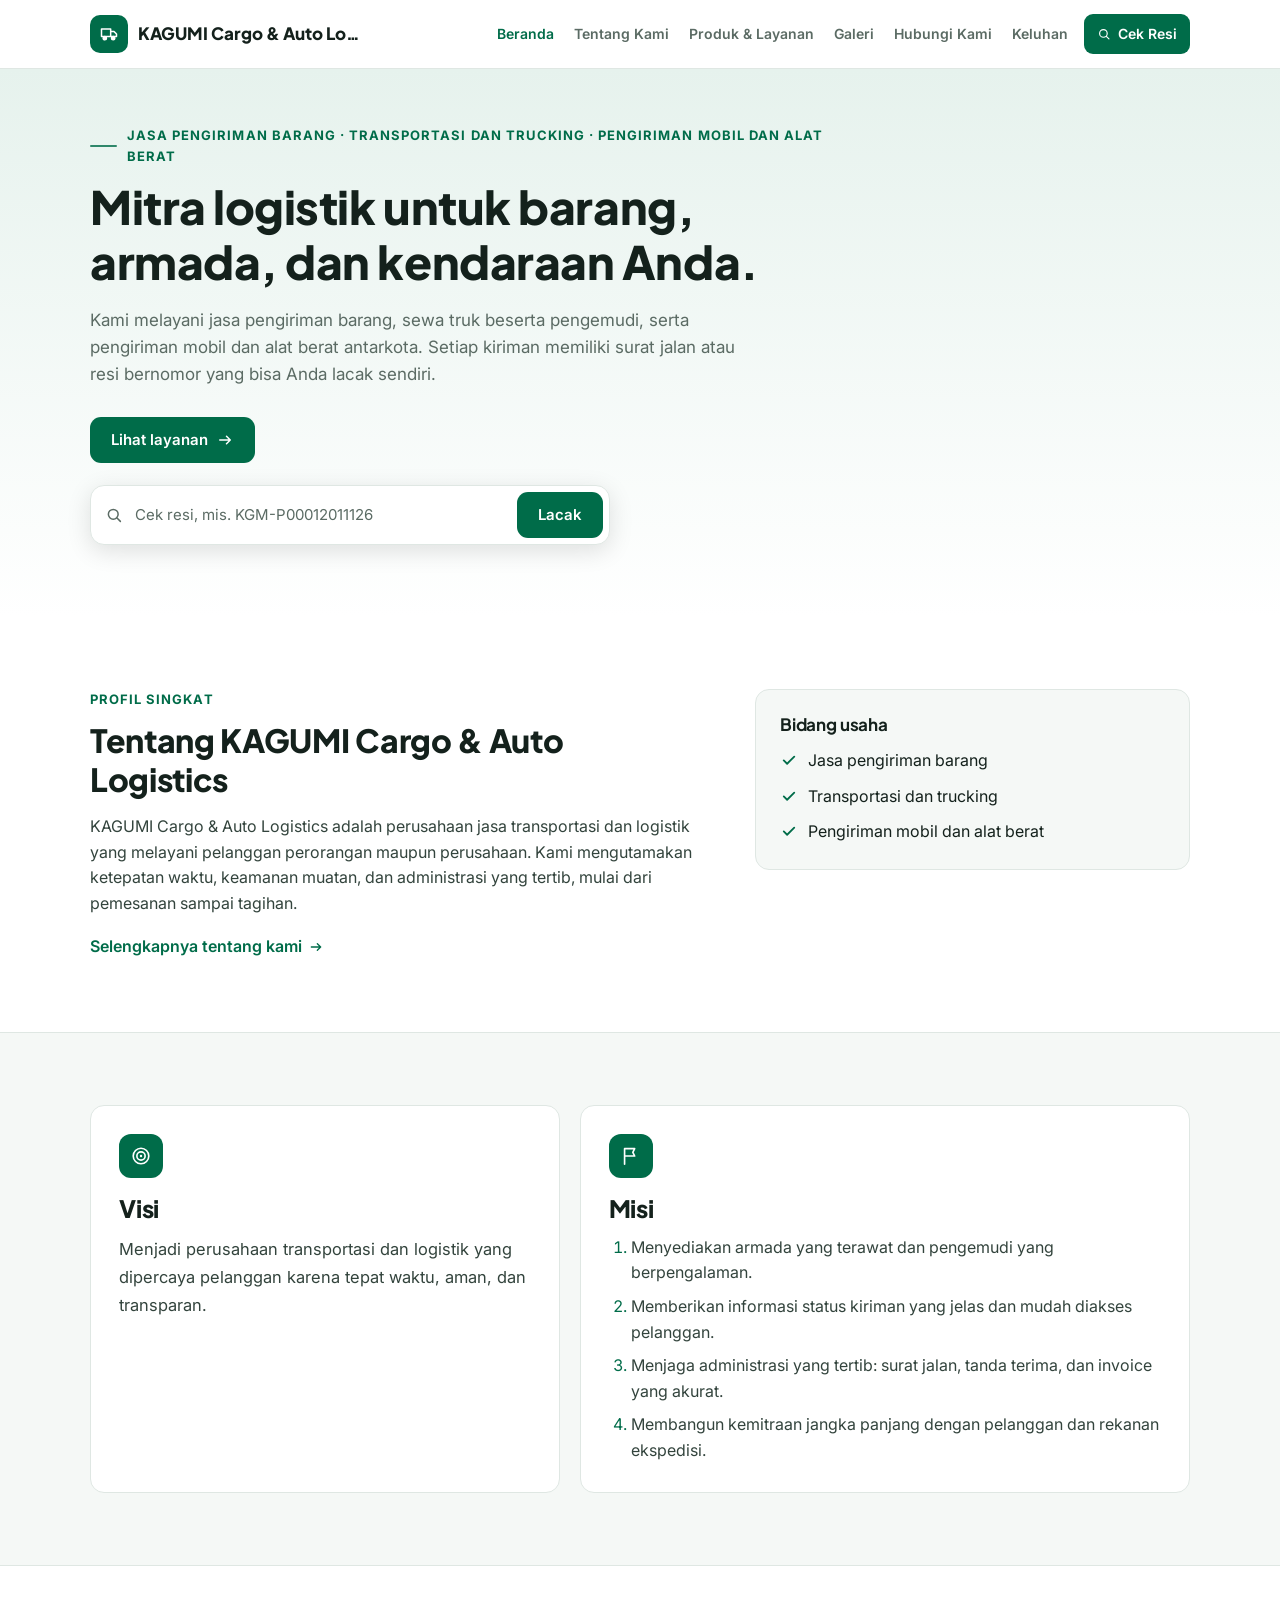
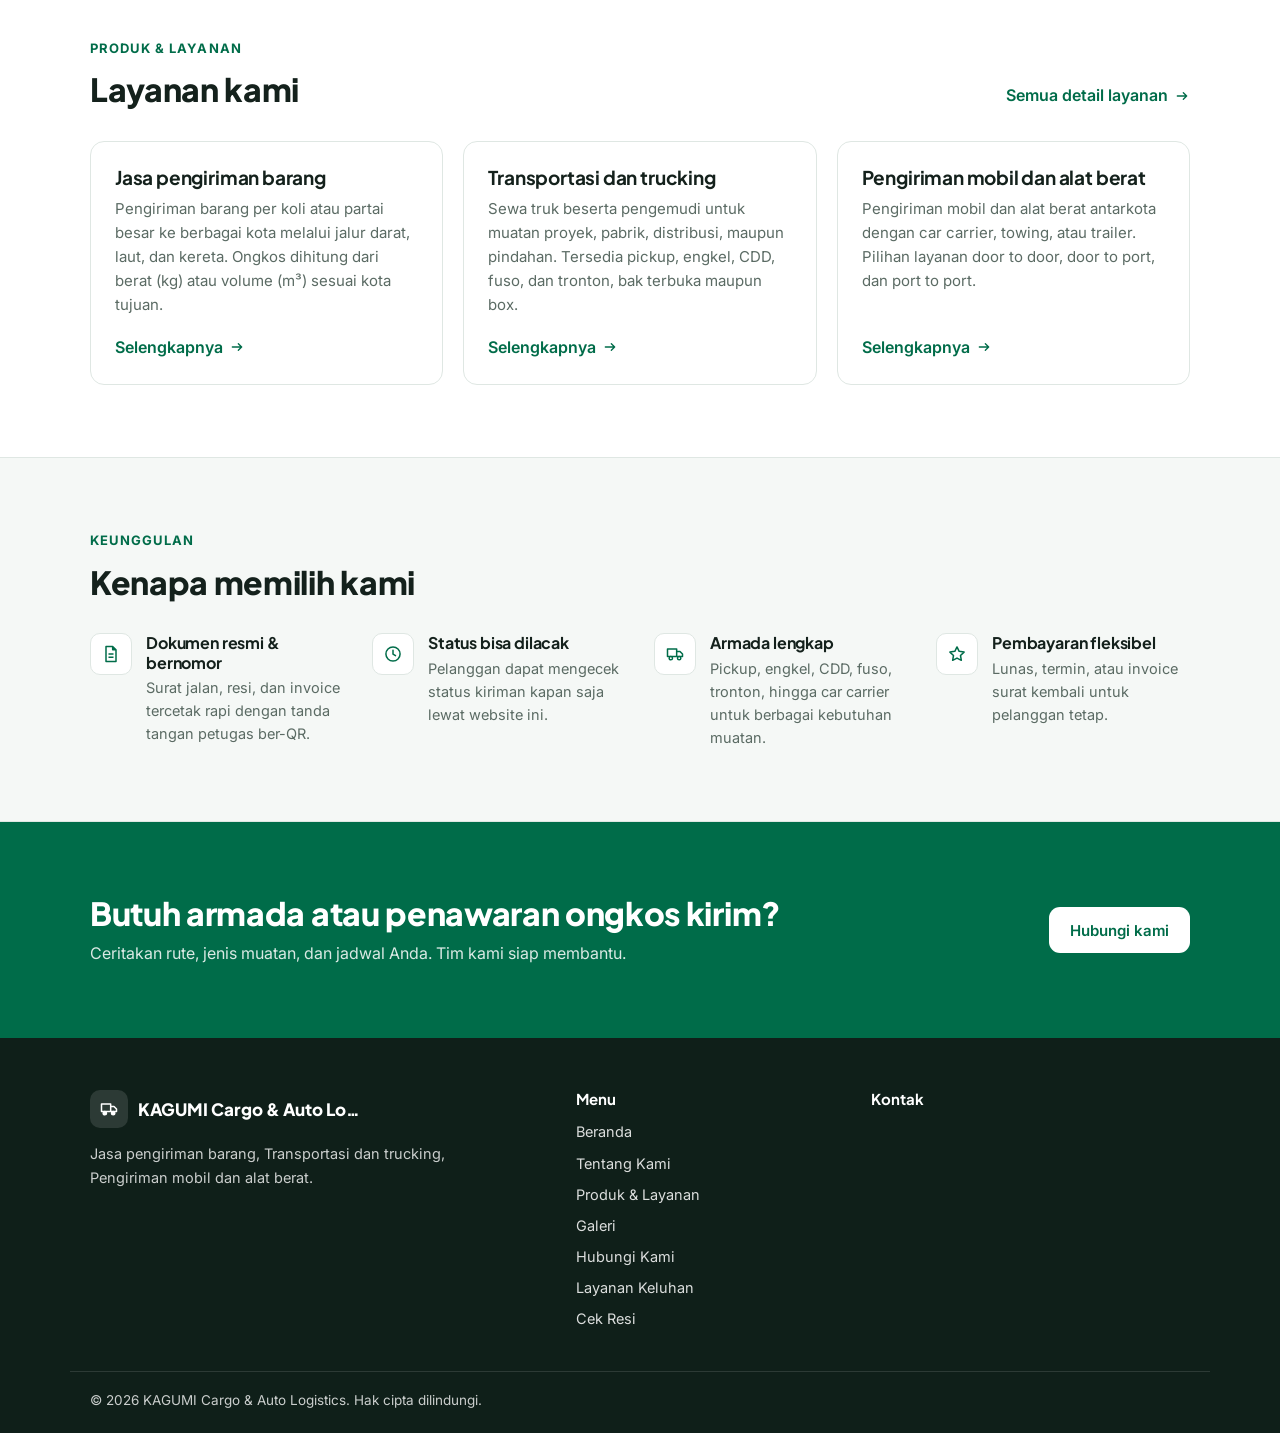
==== index.html @ d0d6847e "Website 4.6.10: kotak operasional Tentang Kami bisa diedit" ====
<!doctype html>
<html lang="id">
<head>
  <meta charset="utf-8">
  <meta name="viewport" content="width=device-width, initial-scale=1">
  <title>KAGUMI Cargo &amp; Auto Logistics — Jasa Pengiriman Barang, Trucking, Mobil &amp; Alat Berat</title>
  <meta name="description" content="Jasa pengiriman barang, transportasi dan trucking, serta pengiriman mobil dan alat berat. Cek resi kiriman Anda secara online.">
  <meta name="theme-color" content="#006C49">
  <link rel="icon" type="image/png" href="favicon.png">
  <link rel="shortcut icon" href="favicon.ico">
  <link rel="apple-touch-icon" href="apple-touch-icon.png">
  <script>try{var i=localStorage.getItem('kgmWebIkon');if(i)document.querySelectorAll('link[rel="icon"],link[rel="shortcut icon"]').forEach(function(l){l.href=i})}catch(e){}</script>
  <link rel="preconnect" href="https://fonts.googleapis.com">
  <link rel="preconnect" href="https://fonts.gstatic.com" crossorigin>
  <link href="https://fonts.googleapis.com/css2?family=Inter:wght@400;500;600;700&family=Plus+Jakarta+Sans:wght@600;700;800&display=swap" rel="stylesheet">
  <link rel="stylesheet" href="css/style.css?v=4.6.10">
  <script>(function(){try{if(matchMedia('(prefers-reduced-motion: reduce)').matches)return;var d=document.documentElement;d.classList.add('anim');setTimeout(function(){if(!window.__kgmAnim)d.classList.add('anim-off')},3000)}catch(e){}})()</script>
</head>
<body data-page="beranda">
<svg width="0" height="0" style="position:absolute" aria-hidden="true">
  <symbol id="i-truck" viewBox="0 0 24 24"><path d="M3 6h11v9H3zM14 9h4l3 3v3h-7z" fill="none" stroke="currentColor" stroke-width="1.8" stroke-linejoin="round"/><circle cx="7" cy="17" r="2" fill="#fff" stroke="currentColor" stroke-width="1.8"/><circle cx="17" cy="17" r="2" fill="#fff" stroke="currentColor" stroke-width="1.8"/></symbol>
  <symbol id="i-car" viewBox="0 0 24 24"><path d="M4 15v-3l2-5h12l2 5v3M3 15h18v3H3z" fill="none" stroke="currentColor" stroke-width="1.8" stroke-linejoin="round"/><path d="M7 12h10" stroke="currentColor" stroke-width="1.8"/><circle cx="7.5" cy="18" r="1.6" fill="currentColor"/><circle cx="16.5" cy="18" r="1.6" fill="currentColor"/></symbol>
  <symbol id="i-building" viewBox="0 0 24 24"><g fill="none" stroke="currentColor" stroke-width="1.8" stroke-linecap="round" stroke-linejoin="round"><path d="M3 21h18"/><path d="M5 21V5.5a1.5 1.5 0 0 1 1.5-1.5h7A1.5 1.5 0 0 1 15 5.5V21"/><path d="M15 10h3.5a1.5 1.5 0 0 1 1.5 1.5V21"/><path d="M8 8h1M11 8h1M8 11.5h1M11 11.5h1M8 15h1M11 15h1"/><path d="M9 21v-2.5h2V21"/></g></symbol>
  <symbol id="i-box" viewBox="0 0 24 24"><path d="M3 7.5 12 3l9 4.5v9L12 21l-9-4.5z M3 7.5 12 12l9-4.5 M12 12v9" fill="none" stroke="currentColor" stroke-width="1.8" stroke-linejoin="round"/></symbol>
  <symbol id="i-search" viewBox="0 0 24 24"><circle cx="11" cy="11" r="6.5" fill="none" stroke="currentColor" stroke-width="2"/><path d="m16 16 4.5 4.5" stroke="currentColor" stroke-width="2" stroke-linecap="round"/></symbol>
  <symbol id="i-wa" viewBox="0 0 24 24"><path fill="currentColor" d="M12 2.2a9.7 9.7 0 0 0-8.3 14.8L2.4 21.6l4.7-1.2A9.7 9.7 0 1 0 12 2.2zm0 17.7c-1.5 0-3-.4-4.2-1.1l-.3-.2-2.8.7.8-2.7-.2-.3A8 8 0 1 1 12 19.9zm4.4-6c-.2-.1-1.4-.7-1.7-.8-.2-.1-.4-.1-.5.1l-.8 1c-.1.2-.3.2-.5.1a6.6 6.6 0 0 1-3.3-2.9c-.2-.4.2-.4.7-1.3.1-.2 0-.3 0-.4l-.8-1.8c-.2-.5-.4-.4-.5-.4h-.5c-.2 0-.4.1-.6.3-.2.2-.8.8-.8 2s.8 2.3 1 2.5c.1.2 1.6 2.5 3.9 3.5 1.5.6 2 .7 2.8.6.4-.1 1.4-.6 1.6-1.1.2-.5.2-1 .1-1.1l-.1-.3z"/></symbol>
  <symbol id="i-pin" viewBox="0 0 24 24"><path d="M12 21s-6.5-6-6.5-11a6.5 6.5 0 0 1 13 0c0 5-6.5 11-6.5 11z" fill="none" stroke="currentColor" stroke-width="1.8"/><circle cx="12" cy="10" r="2.3" fill="none" stroke="currentColor" stroke-width="1.8"/></symbol>
  <symbol id="i-phone" viewBox="0 0 24 24"><path d="M6.6 3.5 9 3l1.6 4-2 1.3a10 10 0 0 0 5 5L15 11.4l4 1.6-.5 2.4A2 2 0 0 1 16.6 17 13.6 13.6 0 0 1 5 5.4a2 2 0 0 1 1.6-1.9z" fill="none" stroke="currentColor" stroke-width="1.8" stroke-linejoin="round"/></symbol>
  <symbol id="i-mail" viewBox="0 0 24 24"><rect x="3" y="5" width="18" height="14" rx="2" fill="none" stroke="currentColor" stroke-width="1.8"/><path d="m4 7 8 6 8-6" fill="none" stroke="currentColor" stroke-width="1.8"/></symbol>
  <symbol id="i-check" viewBox="0 0 24 24"><path d="m5 12.5 4.5 4.5L19 7.5" fill="none" stroke="currentColor" stroke-width="2.4" stroke-linecap="round" stroke-linejoin="round"/></symbol>
  <symbol id="i-x" viewBox="0 0 24 24"><path d="M7 7l10 10M17 7 7 17" fill="none" stroke="currentColor" stroke-width="2.4" stroke-linecap="round"/></symbol>
  <symbol id="i-doc" viewBox="0 0 24 24"><path d="M6 3h8l4 4v14H6z M14 3v4h4 M9 12h6 M9 16h6" fill="none" stroke="currentColor" stroke-width="1.8" stroke-linejoin="round"/></symbol>
  <symbol id="i-shield" viewBox="0 0 24 24"><path d="M12 3 5 6v5c0 4.5 3 8.3 7 10 4-1.7 7-5.5 7-10V6z" fill="none" stroke="currentColor" stroke-width="1.8" stroke-linejoin="round"/><path d="m9 12 2 2 4-4" fill="none" stroke="currentColor" stroke-width="1.8" stroke-linecap="round" stroke-linejoin="round"/></symbol>
  <symbol id="i-clock" viewBox="0 0 24 24"><circle cx="12" cy="12" r="8.5" fill="none" stroke="currentColor" stroke-width="1.8"/><path d="M12 7.5V12l3 2" fill="none" stroke="currentColor" stroke-width="1.8" stroke-linecap="round"/></symbol>
  <symbol id="i-target" viewBox="0 0 24 24"><circle cx="12" cy="12" r="8.5" fill="none" stroke="currentColor" stroke-width="1.8"/><circle cx="12" cy="12" r="4.5" fill="none" stroke="currentColor" stroke-width="1.8"/><circle cx="12" cy="12" r="1.3" fill="currentColor"/></symbol>
  <symbol id="i-flag" viewBox="0 0 24 24"><path d="M5 21V4M5 4h11l-2 4 2 4H5" fill="none" stroke="currentColor" stroke-width="1.8" stroke-linejoin="round" stroke-linecap="round"/></symbol>
  <symbol id="i-star" viewBox="0 0 24 24"><path d="m12 3.5 2.6 5.3 5.9.9-4.3 4.1 1 5.8L12 16.9l-5.2 2.7 1-5.8-4.3-4.1 5.9-.9z" fill="none" stroke="currentColor" stroke-width="1.8" stroke-linejoin="round"/></symbol>
  <symbol id="i-news" viewBox="0 0 24 24"><path d="M4 5h13v14H6a2 2 0 0 1-2-2zM17 9h3v8a2 2 0 0 1-2 2M7 9h7M7 12.5h7M7 16h4" fill="none" stroke="currentColor" stroke-width="1.8" stroke-linejoin="round"/></symbol>
  <symbol id="i-arrow" viewBox="0 0 24 24"><path d="M5 12h14m-5-5 5 5-5 5" fill="none" stroke="currentColor" stroke-width="2" stroke-linecap="round" stroke-linejoin="round"/></symbol>
  <symbol id="i-send" viewBox="0 0 24 24"><path d="M21 3 10 14M21 3l-7 18-4-7-7-4z" fill="none" stroke="currentColor" stroke-width="1.8" stroke-linejoin="round"/></symbol>
</svg>
<a class="skip" href="#isi">Langsung ke isi</a>
<header class="top">
  <div class="wrap top-in">
    <a class="brand" href="index.html" aria-label="Beranda">
      <span class="brand-mark" data-logo><svg><use href="#i-truck"/></svg></span>
      <span class="brand-name" data-p="companyName">KAGUMI Cargo &amp; Auto Logistics</span>
    </a>
    <nav class="nav" id="nav" aria-label="Menu utama">
      <a href="index.html" data-nav="beranda">Beranda</a>
      <a href="tentang.html" data-nav="tentang">Tentang Kami</a>
      <a href="layanan.html" data-nav="layanan">Produk &amp; Layanan</a>
      <a href="galeri.html" data-nav="galeri">Galeri</a>
      <a href="kontak.html" data-nav="kontak">Hubungi Kami</a>
      <a href="keluhan.html" data-nav="keluhan">Keluhan</a>
      <a href="lacak.html" data-nav="lacak" class="nav-cta"><svg><use href="#i-search"/></svg>Cek Resi</a>
    </nav>
    <button class="menu-btn" id="menuBtn" aria-controls="nav" aria-expanded="false" aria-label="Buka menu"><span></span><span></span><span></span></button>
  </div>
</header>

<main id="isi">
<section class="hero" data-foto="hero">
  <div class="wrap hero-in hero-solo">
    <div class="hero-copy">
      <p class="eyebrow" data-w="bidangUsahaDot">Pengiriman barang · Trucking · Mobil &amp; alat berat</p>
      <h1 data-w="heroJudul"></h1>
      <p class="lead" data-w="heroTeks"></p>
      <div class="hero-cta">
        <a class="btn btn-primary" href="layanan.html">Lihat layanan<svg><use href="#i-arrow"/></svg></a>
        <a class="btn btn-ghost" data-wa data-wa-text="penawaran" hidden><svg><use href="#i-wa"/></svg><span>Minta penawaran</span></a>
      </div>
      <form class="hero-resi" action="lacak.html" method="get" role="search" aria-label="Cek resi">
        <svg aria-hidden="true"><use href="#i-search"/></svg>
        <input name="resi" required maxlength="30" autocomplete="off" autocapitalize="characters" spellcheck="false" placeholder="Cek resi, mis. KGM-P00012011126" aria-label="Nomor resi atau surat jalan">
        <button class="btn btn-primary" type="submit">Lacak</button>
      </form>
    </div>
  </div>
</section>

<section class="sec">
  <div class="wrap split">
    <div>
      <p class="eyebrow">Profil singkat</p>
      <h2>Tentang <span data-p="companyName">KAGUMI Cargo &amp; Auto Logistics</span></h2>
      <div class="prose" data-w="profilSingkat"></div>
      <a class="link-arrow" href="tentang.html">Selengkapnya tentang kami<svg><use href="#i-arrow"/></svg></a>
    </div>
    <div class="biz">
      <h3>Bidang usaha</h3>
      <ul class="biz-list" data-w="bidangUsaha"></ul>
    </div>
  </div>
</section>

<section class="sec sec-alt">
  <div class="wrap vm">
    <div class="vm-card">
      <span class="vm-ico"><svg><use href="#i-target"/></svg></span>
      <h2>Visi</h2>
      <p class="vm-visi" data-w="visi"></p>
    </div>
    <div class="vm-card">
      <span class="vm-ico"><svg><use href="#i-flag"/></svg></span>
      <h2>Misi</h2>
      <ol class="vm-misi" data-w="misi"></ol>
    </div>
  </div>
</section>

<section class="sec">
  <div class="wrap">
    <div class="sec-head row-head">
      <div><p class="eyebrow">Produk &amp; layanan</p><h2>Layanan kami</h2></div>
      <a class="link-arrow" href="layanan.html">Semua detail layanan<svg><use href="#i-arrow"/></svg></a>
    </div>
    <div class="svc-grid" data-w="layananRingkas"></div>
  </div>
</section>

<section class="sec sec-alt">
  <div class="wrap">
    <div class="sec-head"><p class="eyebrow">Keunggulan</p><h2>Kenapa memilih kami</h2></div>
    <div class="why" data-w="keunggulan"></div>
  </div>
</section>

<section class="sec sec-alt" id="galeri" data-section="porto" hidden>
  <div class="wrap">
    <div class="sec-head row-head">
      <div><p class="eyebrow">Galeri</p><h2>Pekerjaan terbaru kami</h2></div>
      <a class="link-arrow" href="galeri.html">Lihat semua galeri<svg><use href="#i-arrow"/></svg></a>
    </div>
    <div class="porto-grid" data-w="portoBeranda"></div>
  </div>
</section>

<section class="sec" id="informasi" data-section="berita" hidden>
  <div class="wrap">
    <div class="sec-head"><p class="eyebrow">Informasi terbaru</p><h2>Kabar dari kami</h2></div>
    <div class="news-grid" data-w="berita"></div>
    <div class="center"><button class="btn btn-ghost" id="newsMore" hidden>Tampilkan semua informasi</button></div>
  </div>
</section>

<section class="sec cta-band">
  <div class="wrap cta-in">
    <div><h2>Butuh armada atau penawaran ongkos kirim?</h2><p>Ceritakan rute, jenis muatan, dan jadwal Anda. Tim kami siap membantu.</p></div>
    <div class="hero-cta"><a class="btn btn-light" href="kontak.html">Hubungi kami</a><a class="btn btn-wa" data-wa data-wa-text="penawaran" hidden><svg><use href="#i-wa"/></svg><span>Chat WhatsApp</span></a></div>
  </div>
</section>

<dialog class="news-dlg" id="newsDlg">
  <form method="dialog"><button class="dlg-x" aria-label="Tutup"><svg><use href="#i-x"/></svg></button></form>
  <time id="newsDlgDate"></time>
  <h2 id="newsDlgTitle"></h2>
  <div class="prose" id="newsDlgBody"></div>
</dialog>
</main>

<footer class="foot">
  <div class="wrap foot-grid">
    <div class="foot-brand">
      <a class="brand" href="index.html"><span class="brand-mark" data-logo><svg><use href="#i-truck"/></svg></span><span class="brand-name" data-p="companyName">KAGUMI Cargo &amp; Auto Logistics</span></a>
      <p data-w="bidangUsahaInline"></p>
    </div>
    <div>
      <h4>Menu</h4>
      <ul><li><a href="index.html">Beranda</a></li><li><a href="tentang.html">Tentang Kami</a></li><li><a href="layanan.html">Produk &amp; Layanan</a></li><li><a href="galeri.html">Galeri</a></li><li><a href="kontak.html">Hubungi Kami</a></li><li><a href="keluhan.html">Layanan Keluhan</a></li><li><a href="lacak.html">Cek Resi</a></li></ul>
    </div>
    <div>
      <h4>Kontak</h4>
      <ul class="foot-contact">
        <li data-row="companyAddress"><span data-p="companyAddress"></span></li>
        <li data-row="companyPhone"><a data-p="companyPhone" data-tel></a></li>
        <li data-row="wa"><a data-wa data-wa-text="footer">WhatsApp <span data-p="waTampil"></span></a></li>
        <li data-row="companyEmail"><a data-p="companyEmail" data-mail></a></li>
      </ul>
    </div>
  </div>
  <div class="wrap foot-bottom"><span>© <span data-year></span> <span data-p="companyName">KAGUMI Cargo &amp; Auto Logistics</span>. Hak cipta dilindungi.</span></div>
</footer>
<a class="wa-float" data-wa data-wa-text="umum" hidden aria-label="Chat WhatsApp"><svg><use href="#i-wa"/></svg></a>

<script src="js/config.js?v=4.6.10"></script>
<script src="js/web.js?v=4.6.10"></script>
</body>
</html>
---- css/style.css ----
/* KAGUMI Transport — website perusahaan */
:root {
  --primary: #006C49;
  --primary-ink: #004d34;
  --primary-soft: #e6f2ed;
  --ink: #14211c;
  --muted: #5b6b64;
  --line: #dfe7e3;
  --bg: #ffffff;
  --bg-alt: #f5f8f6;
  --warn: #b42318;
  --warn-soft: #fdecea;
  --wa: #1f9d55;
  --radius: 14px;
  --shadow: 0 1px 2px rgba(16, 40, 30, .06), 0 12px 32px -12px rgba(16, 40, 30, .18);
  --font: 'Inter', system-ui, -apple-system, 'Segoe UI', Roboto, sans-serif;
  --display: 'Plus Jakarta Sans', var(--font);
}
* { box-sizing: border-box; }
[hidden] { display: none !important; }
html { scroll-behavior: smooth; scroll-padding-top: 80px; }
body { margin: 0; font: 16px/1.6 var(--font); color: var(--ink); background: var(--bg); -webkit-font-smoothing: antialiased; }
svg { width: 1em; height: 1em; flex: none; }
a { color: var(--primary); }
h1, h2, h3, h4 { font-family: var(--display); line-height: 1.2; margin: 0; letter-spacing: -.01em; }
p { margin: 0; }
.wrap { width: 100%; max-width: 1140px; margin: 0 auto; padding: 0 20px; }
.muted { color: var(--muted); }
.center { text-align: center; margin-top: 24px; }
.skip { position: absolute; left: -999px; top: 8px; background: #fff; padding: 8px 12px; z-index: 50; }
.skip:focus { left: 8px; }

/* Header */
.top { position: sticky; top: 0; z-index: 20; background: rgba(255, 255, 255, .98); border-bottom: 1px solid var(--line); }
.top-in { display: flex; align-items: center; gap: 20px; height: 68px; }
.brand { display: flex; align-items: center; gap: 10px; text-decoration: none; color: var(--ink); min-width: 0; margin-right: auto; }
.brand-mark { width: 38px; height: 38px; border-radius: 10px; background: var(--primary); color: #fff; display: grid; place-items: center; font-size: 20px; overflow: hidden; flex: none; }
.brand-mark img { width: 100%; height: 100%; object-fit: contain; background: #fff; }
.brand-mark.has-img { background: #fff; border: 1px solid var(--line); }
.brand-name { font-family: var(--display); font-weight: 800; font-size: 17px; white-space: nowrap; overflow: hidden; text-overflow: ellipsis; min-width: 0; }
.nav { display: flex; align-items: center; gap: 4px; }
.nav a { color: var(--muted); text-decoration: none; font-weight: 600; font-size: 14.5px; padding: 8px 12px; border-radius: 9px; white-space: nowrap; }
.nav a:hover { color: var(--primary); background: var(--primary-soft); }
.nav a[aria-current="page"] { color: var(--primary); }
.nav .nav-cta { display: inline-flex; align-items: center; gap: 7px; background: var(--primary); color: #fff; margin-left: 8px; padding: 9px 16px; }
.nav .nav-cta:hover, .nav .nav-cta[aria-current="page"] { background: var(--primary-ink); color: #fff; }
.menu-btn { display: none; width: 42px; height: 42px; border: 1px solid var(--line); border-radius: 10px; background: #fff; cursor: pointer; padding: 0 11px; flex-direction: column; justify-content: center; gap: 4px; }
.menu-btn span { display: block; height: 2px; background: var(--ink); border-radius: 2px; transition: transform .2s, opacity .2s; }
.menu-open .menu-btn span:nth-child(1) { transform: translateY(6px) rotate(45deg); }
.menu-open .menu-btn span:nth-child(2) { opacity: 0; }
.menu-open .menu-btn span:nth-child(3) { transform: translateY(-6px) rotate(-45deg); }

/* Buttons */
.btn { display: inline-flex; align-items: center; justify-content: center; gap: 8px; min-height: 46px; padding: 0 20px; border-radius: 11px; border: 1px solid transparent; font: 600 15px var(--font); text-decoration: none; cursor: pointer; transition: background .15s, border-color .15s; white-space: nowrap; }
.btn:active { transform: translateY(1px); }
.btn svg { font-size: 18px; }
.btn-block { width: 100%; }
.btn-primary { background: var(--primary); color: #fff; }
.btn-primary:hover { background: var(--primary-ink); }
.btn[disabled] { opacity: .7; cursor: progress; }
.btn-ghost { background: #fff; color: var(--ink); border-color: var(--line); }
.btn-ghost:hover { border-color: var(--primary); color: var(--primary); }
.btn-wa { background: var(--wa); color: #fff; }
.btn-wa:hover { filter: brightness(.94); }
.btn-light { background: #fff; color: var(--primary); }
.btn-light:hover { background: var(--primary-soft); }
.btn:focus-visible, input:focus-visible, select:focus-visible, textarea:focus-visible, a:focus-visible, button:focus-visible { outline: 3px solid color-mix(in srgb, var(--primary) 35%, transparent); outline-offset: 2px; }
.link-arrow { display: inline-flex; align-items: center; gap: 6px; font-weight: 600; text-decoration: none; color: var(--primary); margin-top: 18px; }
.link-arrow svg { transition: transform .15s; }
a:hover > .link-arrow svg, .link-arrow:hover svg, .news:hover .link-arrow svg { transform: translateX(3px); }
.eyebrow { margin: 0 0 12px; color: var(--primary); font-weight: 700; font-size: 13px; letter-spacing: .08em; text-transform: uppercase; }
.lead { color: var(--muted); font-size: 17px; margin-top: 18px; max-width: 60ch; }
.prose p { color: #33443d; margin-top: 14px; }
.prose p:first-child { margin-top: 16px; }

/* Hero */
.hero { background: linear-gradient(180deg, var(--primary-soft) 0%, #fff 100%); padding: 56px 0 72px; }
.hero-in { display: grid; grid-template-columns: minmax(0, 1.1fr) minmax(0, .9fr); gap: 48px; align-items: start; }
.hero h1 { font-size: clamp(30px, 4.2vw, 46px); font-weight: 800; }
.hero-cta { display: flex; flex-wrap: wrap; gap: 12px; margin-top: 28px; }
.page-hero { background: linear-gradient(180deg, var(--primary-soft) 0%, #fff 100%); padding: 56px 0 40px; border-bottom: 1px solid var(--line); }
.page-hero h1 { font-size: clamp(28px, 3.8vw, 42px); font-weight: 800; max-width: 22ch; }
.subnav { display: flex; flex-wrap: wrap; gap: 8px; margin-top: 26px; }
.subnav a { text-decoration: none; font-weight: 600; font-size: 14px; padding: 8px 14px; border-radius: 999px; background: #fff; border: 1px solid var(--line); color: var(--ink); }
.subnav a:hover { border-color: var(--primary); color: var(--primary); }

/* Cek resi */
.track-card { background: #fff; border: 1px solid var(--line); border-radius: 18px; box-shadow: var(--shadow); padding: 24px; }
.track-head { display: flex; gap: 14px; align-items: center; margin-bottom: 18px; }
.track-ico { width: 44px; height: 44px; border-radius: 12px; background: var(--primary-soft); color: var(--primary); display: grid; place-items: center; font-size: 22px; flex: none; }
.track-head h2 { font-size: 20px; }
.track-head p { margin-top: 2px; color: var(--muted); font-size: 14px; }
.fld { display: block; margin-bottom: 14px; min-width: 0; }
.fld > span { display: block; font-weight: 600; font-size: 14px; margin-bottom: 6px; }
.fld > span i { color: var(--warn); font-style: normal; }
.fld small { display: block; color: var(--muted); font-size: 12.5px; margin-top: 6px; }
.fld input, .fld select, .fld textarea { width: 100%; min-height: 48px; border: 1px solid #c9d6d0; border-radius: 11px; padding: 0 14px; font: 500 16px var(--font); color: var(--ink); background: #fff; }
.fld textarea { padding: 12px 14px; resize: vertical; line-height: 1.5; }
.fld input:focus, .fld select:focus, .fld textarea:focus { border-color: var(--primary); outline: 3px solid color-mix(in srgb, var(--primary) 18%, transparent); }
.fld input::placeholder, .fld textarea::placeholder { color: #8a9a93; font-weight: 400; }
.fld input[aria-invalid="true"] { border-color: var(--warn); }
.fld-2 { display: grid; grid-template-columns: minmax(0, 1fr) minmax(0, 1fr); gap: 0 14px; }
#tNo { text-transform: uppercase; letter-spacing: .02em; }
#tHp { letter-spacing: .3em; font-variant-numeric: tabular-nums; }
#tNo::placeholder { text-transform: none; letter-spacing: 0; }
#tHp::placeholder { letter-spacing: 0; }
.link-btn { background: none; border: 0; padding: 0; font: inherit; color: var(--primary, #006C49); text-decoration: underline; cursor: pointer; }
.t-msg.is-info { background: var(--primary-soft, #e6f2ed); color: var(--text, #14211c); }
.t-msg { margin: 12px 0 0; padding: 10px 12px; border-radius: 10px; background: var(--warn-soft); color: var(--warn); font-size: 14px; }
.t-result { margin-top: 20px; padding-top: 20px; border-top: 1px dashed var(--line); }
.t-top { display: flex; align-items: center; justify-content: space-between; gap: 12px; flex-wrap: wrap; }
.t-no { font-family: var(--display); font-weight: 800; font-size: 18px; word-break: break-all; }
.t-no small { display: block; font: 500 12.5px var(--font); color: var(--muted); }
.badge { display: inline-flex; align-items: center; height: 30px; padding: 0 12px; border-radius: 999px; font-weight: 700; font-size: 13px; background: var(--primary-soft); color: var(--primary); }
.badge.is-done { background: var(--primary); color: #fff; }
.badge.is-cancel { background: var(--warn-soft); color: var(--warn); }
.steps { list-style: none; margin: 18px 0 0; padding: 0; }
.step { position: relative; display: grid; grid-template-columns: 28px 1fr; gap: 12px; padding-bottom: 18px; }
.step:last-child { padding-bottom: 0; }
.step::before { content: ''; position: absolute; left: 13px; top: 28px; bottom: 0; width: 2px; background: var(--line); }
.step:last-child::before { display: none; }
.step.done::before { background: var(--primary); }
.dot { width: 28px; height: 28px; border-radius: 50%; border: 2px solid var(--line); background: #fff; display: grid; place-items: center; color: #fff; font-size: 15px; position: relative; z-index: 1; }
.step.done .dot { background: var(--primary); border-color: var(--primary); }
.step.now .dot { box-shadow: 0 0 0 5px var(--primary-soft); }
.step.cancel .dot { background: var(--warn); border-color: var(--warn); }
.step b { display: block; font-size: 15px; line-height: 28px; }
.step.todo b { color: var(--muted); font-weight: 600; }
.step time, .step .wait { display: block; color: var(--muted); font-size: 13.5px; margin-top: -2px; }
.t-upd { margin-top: 16px; color: var(--muted); font-size: 12.5px; }
.track-page { display: grid; grid-template-columns: minmax(0, 1fr) minmax(0, .9fr); gap: 48px; align-items: start; }
.page-hero-track { padding-bottom: 72px; }
.tips { list-style: none; padding: 0; margin: 28px 0 0; display: grid; gap: 14px; }
.tips li { display: flex; gap: 12px; color: #33443d; font-size: 15px; }
.tips svg { font-size: 20px; color: var(--primary); margin-top: 2px; }

/* Sections */
.sec { padding: 72px 0; }
.sec-alt { background: var(--bg-alt); border-top: 1px solid var(--line); border-bottom: 1px solid var(--line); }
.sec-head { max-width: 640px; margin-bottom: 32px; }
.row-head { max-width: none; display: flex; justify-content: space-between; align-items: end; gap: 16px; flex-wrap: wrap; }
.row-head .link-arrow { margin-top: 0; }
.sec h2 { font-size: clamp(24px, 3vw, 32px); font-weight: 800; }
.sec-ico { width: 48px; height: 48px; border-radius: 12px; background: var(--primary-soft); color: var(--primary); display: grid; place-items: center; font-size: 24px; margin-bottom: 16px; }
.split { display: grid; grid-template-columns: minmax(0, 1.4fr) minmax(0, 1fr); gap: 56px; align-items: start; }
.split-narrow { display: grid; grid-template-columns: minmax(0, .8fr) minmax(0, 1.6fr); gap: 48px; align-items: start; }
.split-narrow .prose p:first-child { margin-top: 0; }
.biz { background: var(--bg-alt); border: 1px solid var(--line); border-radius: var(--radius); padding: 24px; }
.biz h3 { font-size: 17px; }
.biz-list { list-style: none; padding: 0; margin: 14px 0 0; display: grid; gap: 10px; }
.biz-list li { display: flex; gap: 10px; align-items: flex-start; }
.biz-list svg { color: var(--primary); font-size: 18px; margin-top: 3px; }

.vm { display: grid; grid-template-columns: minmax(0, 1fr) minmax(0, 1.3fr); gap: 20px; }
.vm-card { background: #fff; border: 1px solid var(--line); border-radius: var(--radius); padding: 28px; }
.vm-ico { width: 44px; height: 44px; border-radius: 12px; background: var(--primary); color: #fff; display: grid; place-items: center; font-size: 22px; margin-bottom: 16px; }
.vm-card h2 { font-size: 24px; }
.vm-visi { font-size: 16.5px; font-weight: 400; line-height: 1.7; margin-top: 12px; color: #33443d; }
.vm-misi { margin: 12px 0 0; padding-left: 22px; display: grid; gap: 8px; color: #33443d; }
.vm-misi li::marker { color: var(--primary); font-weight: 400; }

.svc-grid { display: grid; grid-template-columns: repeat(3, minmax(0, 1fr)); gap: 20px; }
.svc { display: flex; flex-direction: column; border: 1px solid var(--line); border-radius: var(--radius); padding: 24px; background: #fff; text-decoration: none; color: var(--ink); transition: border-color .15s, box-shadow .15s; }
.svc:hover { border-color: var(--primary); box-shadow: var(--shadow); }
.svc-ico { width: 48px; height: 48px; border-radius: 12px; background: var(--primary-soft); color: var(--primary); display: grid; place-items: center; font-size: 26px; margin-bottom: 16px; }
.svc h3 { font-size: 19px; }
.svc p { color: var(--muted); margin: 8px 0 0; font-size: 15px; flex: 1; }

.why { display: grid; grid-template-columns: repeat(auto-fit, minmax(240px, 1fr)); gap: 24px 28px; }
.why-item { display: flex; gap: 14px; }
.why-item > span { width: 42px; height: 42px; border-radius: 10px; background: #fff; border: 1px solid var(--line); color: var(--primary); display: grid; place-items: center; font-size: 20px; flex: none; }
.why-item h3 { font-size: 16px; }
.why-item p { margin-top: 4px; color: var(--muted); font-size: 14.5px; }

.news-grid { display: grid; grid-template-columns: repeat(3, minmax(0, 1fr)); gap: 20px; }
.news { text-align: left; font: inherit; color: inherit; background: #fff; border: 1px solid var(--line); border-radius: var(--radius); padding: 22px; cursor: pointer; display: flex; flex-direction: column; transition: border-color .15s, box-shadow .15s; }
.news:hover { border-color: var(--primary); box-shadow: var(--shadow); }
.news.is-extra { display: none; }
.news time { color: var(--primary); font-weight: 600; font-size: 13px; }
.news h3 { font-size: 17px; margin-top: 8px; }
.news p { color: var(--muted); font-size: 14.5px; margin-top: 8px; flex: 1; }
.news .link-arrow { margin-top: 14px; font-size: 14px; }
.news-dlg { border: 0; border-radius: 18px; padding: 28px; width: min(640px, calc(100vw - 32px)); max-height: calc(100vh - 64px); box-shadow: var(--shadow); color: var(--ink); }
.news-dlg::backdrop { background: rgba(10, 25, 18, .5); }
.news-dlg time { color: var(--primary); font-weight: 600; font-size: 14px; }
.news-dlg h2 { font-size: 24px; margin: 6px 40px 0 0; }
.dlg-x { position: absolute; right: 16px; top: 16px; width: 38px; height: 38px; border-radius: 50%; border: 1px solid var(--line); background: #fff; cursor: pointer; display: grid; place-items: center; font-size: 16px; color: var(--ink); }

.cta-band { background: var(--primary); color: #fff; }
.cta-in { display: flex; justify-content: space-between; align-items: center; gap: 24px; flex-wrap: wrap; }
.cta-in p { color: rgba(255, 255, 255, .85); margin-top: 8px; }
.cta-in .hero-cta { margin-top: 0; }

/* Tentang */
.facts { margin: 24px 0 0; display: grid; gap: 0; border: 1px solid var(--line); border-radius: var(--radius); background: #fff; }
.facts div { display: grid; grid-template-columns: 140px minmax(0, 1fr); gap: 12px; padding: 14px 18px; border-top: 1px solid var(--line); }
.facts div:first-child { border-top: 0; }
.facts dt { color: var(--muted); font-size: 14px; }
.facts dd { margin: 0; font-weight: 500; }
.legal { list-style: none; padding: 0; margin: 0; display: grid; grid-template-columns: repeat(2, minmax(0, 1fr)); gap: 14px; }
.legal li { display: flex; gap: 12px; border: 1px solid var(--line); border-radius: var(--radius); padding: 16px 18px; background: #fff; }
.legal svg { font-size: 22px; color: var(--primary); margin-top: 2px; }
.legal b { display: block; font-size: 14px; color: var(--muted); font-weight: 600; }
.legal span { font-weight: 600; overflow-wrap: anywhere; }

/* Layanan */
.svc-detail { display: grid; grid-template-columns: 260px minmax(0, 1fr); gap: 48px; align-items: start; }
.svc-art { aspect-ratio: 1; border-radius: 22px; background: var(--primary-soft); color: var(--primary); display: grid; place-items: center; font-size: 110px; position: relative; }
.svc-art span { position: absolute; left: 18px; top: 14px; font: 800 18px var(--display); opacity: .55; }
.svc-detail .biz-list { margin-top: 20px; }

/* Kontak */
.contact { display: grid; grid-template-columns: minmax(0, 1fr) minmax(0, 1.1fr); gap: 40px; align-items: start; }
.contact-list { list-style: none; margin: 0; padding: 0; border: 1px solid var(--line); border-radius: var(--radius); background: #fff; }
.contact-list li { display: flex; gap: 14px; padding: 16px 20px; border-top: 1px solid var(--line); }
.contact-list li:first-child { border-top: 0; }
.contact-list svg { font-size: 22px; color: var(--primary); margin-top: 2px; }
.contact-list b { display: block; font-size: 13px; color: var(--muted); font-weight: 600; }
.contact-list span, .contact-list a { font-size: 15.5px; overflow-wrap: anywhere; }
.contact-list a { text-decoration: none; font-weight: 600; }
.contact-list .small-link { display: inline-block; margin-top: 4px; font-size: 13.5px; }
.map { margin-top: 20px; border: 1px solid var(--line); border-radius: var(--radius); overflow: hidden; background: var(--bg-alt); }
.map iframe { display: block; width: 100%; height: 320px; border: 0; }
.form-card { border: 1px solid var(--line); border-radius: 18px; padding: 28px; box-shadow: var(--shadow); background: #fff; }
.form-card h2 { font-size: 24px; }
.form-card > .muted { margin: 6px 0 22px; }
.hp-trap { position: absolute; left: -10000px; width: 1px; height: 1px; overflow: hidden; }
.form-alt { text-align: center; color: var(--muted); font-size: 14px; margin-top: 14px; }
.q-done { text-align: center; padding: 24px 0 8px; display: grid; gap: 12px; justify-items: center; }
.done-ico { width: 56px; height: 56px; border-radius: 50%; background: var(--primary); color: #fff; display: grid; place-items: center; font-size: 28px; }
.q-done h3 { font-size: 19px; max-width: 30ch; }

/* Footer */
.foot { background: #0f1f19; color: rgba(255, 255, 255, .78); padding: 52px 0 0; font-size: 14.5px; }
.foot a { color: rgba(255, 255, 255, .85); text-decoration: none; }
.foot a:hover { color: #fff; text-decoration: underline; }
.foot-grid { display: grid; grid-template-columns: minmax(0, 1.4fr) minmax(0, .8fr) minmax(0, 1fr); gap: 40px; }
.foot .brand { color: #fff; margin: 0; }
.foot .brand-mark { background: rgba(255, 255, 255, .12); }
.foot-brand p { margin-top: 14px; max-width: 40ch; }
.foot h4 { color: #fff; font-size: 15px; margin-bottom: 12px; }
.foot ul { list-style: none; padding: 0; margin: 0; display: grid; gap: 8px; }
.foot-contact li { overflow-wrap: anywhere; }
.foot-bottom { border-top: 1px solid rgba(255, 255, 255, .12); margin-top: 40px; padding-top: 18px; padding-bottom: 22px; font-size: 13.5px; }
.wa-float { position: fixed; right: 18px; bottom: 18px; z-index: 30; width: 56px; height: 56px; border-radius: 50%; background: var(--wa); color: #fff; display: grid; place-items: center; font-size: 30px; box-shadow: 0 8px 24px rgba(0, 0, 0, .2); }
.wa-float:hover { filter: brightness(.94); }

/* Responsif */
@media (max-width: 960px) {
  .menu-btn { display: inline-flex; }
  .nav { position: absolute; left: 0; right: 0; top: 68px; flex-direction: column; align-items: stretch; gap: 2px; background: #fff; border-bottom: 1px solid var(--line); padding: 10px 16px 16px; box-shadow: 0 16px 24px -16px rgba(0, 0, 0, .2); display: none; }
  .menu-open .nav { display: flex; }
  .nav a { padding: 12px; font-size: 16px; }
  .nav .nav-cta { margin: 6px 0 0; justify-content: center; }
  .hero-in, .contact, .split, .split-narrow, .track-page, .vm { grid-template-columns: minmax(0, 1fr); gap: 32px; }
  .svc-grid, .news-grid { grid-template-columns: minmax(0, 1fr); }
  .svc-detail { grid-template-columns: minmax(0, 1fr); gap: 20px; }
  .svc-art { width: 96px; font-size: 48px; border-radius: 18px; }
  .svc-art span { display: none; }
  .foot-grid { grid-template-columns: minmax(0, 1fr) minmax(0, 1fr); }
  .foot-brand { grid-column: 1 / -1; }
}
@media (max-width: 560px) {
  .wrap { padding: 0 16px; }
  .hero, .page-hero { padding: 32px 0 40px; }
  .page-hero-track { padding-bottom: 48px; }
  .track-card, .form-card { padding: 18px; border-radius: 16px; }
  .hero-cta .btn { flex: 1 1 auto; }
  .sec { padding: 52px 0; }
  .fld-2, .legal, .foot-grid { grid-template-columns: minmax(0, 1fr); }
  .facts div { grid-template-columns: minmax(0, 1fr); gap: 2px; }
  .vm-card { padding: 22px; }
  .map iframe { height: 260px; }
  .wa-float { width: 52px; height: 52px; right: 14px; bottom: 14px; }
}
@media (prefers-reduced-motion: reduce) { html { scroll-behavior: auto; } }

/* Foto latar (diunggah dari aplikasi: Kelola Website) */
.has-photo { background: linear-gradient(100deg, rgba(5, 26, 18, .9) 0%, rgba(5, 26, 18, .72) 50%, rgba(5, 26, 18, .38) 100%), var(--foto) center / cover no-repeat; border-bottom: 0; }
.has-photo h1, .has-photo .hero-copy > h1 { color: #fff; }
.has-photo .lead, .has-photo .tips li { color: rgba(255, 255, 255, .88); }
.has-photo .eyebrow { color: #8fe0bd; }
.has-photo .tips svg, .has-photo .tips a { color: #8fe0bd; }
.has-photo .btn-ghost { background: rgba(255, 255, 255, .12); color: #fff; border-color: rgba(255, 255, 255, .45); }
.has-photo .btn-ghost:hover { background: rgba(255, 255, 255, .2); color: #fff; border-color: #fff; }
.has-photo .subnav a { background: rgba(255, 255, 255, .14); border-color: rgba(255, 255, 255, .35); color: #fff; }
.has-photo .subnav a:hover { background: #fff; color: var(--primary); }
.page-hero.has-photo { padding: 88px 0 72px; }
.svc-photo { margin: -24px -24px 18px; aspect-ratio: 16 / 9; overflow: hidden; border-radius: var(--radius) var(--radius) 0 0; background: var(--bg-alt); }
.svc-photo img { width: 100%; height: 100%; object-fit: cover; display: block; }
.svc-art.has-img { aspect-ratio: 4 / 3; overflow: hidden; }
.svc-art.has-img img { position: absolute; inset: 0; width: 100%; height: 100%; object-fit: cover; }
.svc-art.has-img svg { display: none; }
.svc-art.has-img span { z-index: 1; color: #fff; opacity: 1; background: rgba(0, 0, 0, .45); padding: 2px 8px; border-radius: 6px; top: 12px; left: 12px; }
@media (max-width: 960px) {
  .has-photo { background: linear-gradient(180deg, rgba(5, 26, 18, .86) 0%, rgba(5, 26, 18, .72) 100%), var(--foto) center / cover no-repeat; }
  .svc-art.has-img { width: 100%; aspect-ratio: 16 / 9; border-radius: 16px; }
}

/* Logo khusus website (boleh mendatar) */
.brand-mark.is-wide { display: flex; align-items: center; width: auto; max-width: 230px; height: 48px; border: 0; border-radius: 0; background: transparent; overflow: visible; }
.brand-mark.is-wide img { display: block; width: auto; height: auto; max-height: 48px; max-width: 230px; object-fit: contain; background: transparent; }
.brand.no-name .brand-name { position: absolute; width: 1px; height: 1px; overflow: hidden; clip: rect(0 0 0 0); }
.foot .brand-mark.is-wide { background: #fff; padding: 6px 10px; border-radius: 10px; height: 52px; box-sizing: border-box; }
@media (max-width: 560px) { .brand-mark.is-wide { max-width: 170px; height: 42px; } .brand-mark.is-wide img { max-width: 170px; max-height: 42px; } }
.foot .brand-mark.is-wide img { max-height: 40px; }

/* Layanan keluhan */
.klh-wrap { display: grid; grid-template-columns: minmax(0, 1.15fr) minmax(0, .85fr); gap: 32px; align-items: start; }
.klh-no { font: 800 26px var(--display); color: var(--primary); letter-spacing: .02em; margin: 0; }
.klh-sol { margin-top: 14px; padding: 12px 14px; border-radius: 12px; background: var(--primary-soft); }
.klh-sol p { margin-top: 4px; }
.step-isi { margin-top: 4px; font-size: 14px; color: #33443d; }
@media (max-width: 960px) { .klh-wrap { grid-template-columns: minmax(0, 1fr); } .nav a { padding: 10px 12px; } }
@media (min-width: 961px) and (max-width: 1140px) { .nav a { padding: 8px 9px; font-size: 14px; } }
.sec .track-head h2 { font-size: 20px; }
.sec .form-card h2 { font-size: 24px; }

/* Tagline di bawah logo besar */
.brand.has-tagline { flex-direction: column; align-items: flex-start; gap: 1px; }
.brand.has-tagline .brand-mark.is-wide { height: 40px; }
.brand.has-tagline .brand-mark.is-wide img { max-height: 40px; }
.brand-tagline { font-size: 10.5px; font-style: italic; font-weight: 600; letter-spacing: .06em; color: #9A7410; line-height: 1.2; white-space: nowrap; }
.foot .brand-tagline { color: #E9C46A; }
.foot .brand.has-tagline .brand-mark.is-wide { height: 52px; }
@media (max-width: 560px) { .brand.has-tagline .brand-mark.is-wide { height: 34px; } .brand.has-tagline .brand-mark.is-wide img { max-height: 34px; } .brand-tagline { font-size: 9.5px; } }

/* Portofolio */
.porto-grid { display: grid; grid-template-columns: repeat(3, minmax(0, 1fr)); gap: 20px; }
.porto-card { display: flex; flex-direction: column; text-align: left; font: inherit; color: inherit; text-decoration: none; background: #fff; border: 1px solid var(--line); border-radius: var(--radius); overflow: hidden; cursor: pointer; padding: 0; transition: border-color .15s, box-shadow .15s, transform .15s; }
.porto-card:hover { border-color: var(--primary); box-shadow: var(--shadow); transform: translateY(-2px); }
.porto-card:focus-visible { outline: 3px solid var(--primary); outline-offset: 2px; }
.porto-ph { display: block; aspect-ratio: 4 / 3; background: var(--primary-soft); overflow: hidden; }
.porto-ph img { width: 100%; height: 100%; object-fit: cover; display: block; }
.porto-body { display: flex; flex-direction: column; gap: 4px; padding: 16px 18px 18px; }
.porto-body b { font-family: var(--display); font-size: 16.5px; line-height: 1.3; }
.porto-body small { color: var(--muted); font-size: 13.5px; }
.porto-kat { color: var(--primary); font-weight: 700; font-size: 12px; letter-spacing: .04em; text-transform: uppercase; }
.porto-filter a[aria-current="true"] { background: var(--primary); border-color: var(--primary); color: #fff; }
.porto-n { opacity: .7; font-weight: 500; margin-left: 2px; }
.porto-empty { grid-column: 1 / -1; text-align: center; padding: 48px 20px; border: 1px dashed var(--line); border-radius: var(--radius); background: var(--bg-alt); }
.porto-empty svg { font-size: 40px; color: var(--primary); }
.porto-empty h3 { margin: 10px 0 6px; font-size: 20px; }
.porto-dlg { border: 0; border-radius: 18px; padding: 0; width: min(880px, calc(100vw - 32px)); max-height: calc(100vh - 48px); box-shadow: var(--shadow); color: var(--ink); overflow: auto; }
.porto-dlg::backdrop { background: rgba(10, 25, 18, .6); }
.porto-dlg-img { background: #0d1a14; min-height: 200px; display: grid; place-items: center; }
.porto-dlg-img img { width: 100%; max-height: 62vh; object-fit: contain; display: block; }
.porto-dlg-tx { padding: 22px 26px 26px; }
.porto-dlg-tx h2 { font-size: 22px; margin-top: 6px; }
.porto-meta { color: var(--muted); font-size: 14px; margin-top: 6px; }
.porto-dlg-tx .prose { margin-top: 12px; }
.porto-dlg .dlg-x { z-index: 2; }
@media (max-width: 960px) { .porto-grid { grid-template-columns: repeat(2, minmax(0, 1fr)); } }
@media (max-width: 560px) { .porto-grid { grid-template-columns: minmax(0, 1fr); gap: 16px; } .porto-dlg-tx { padding: 18px; } }
/* Perjalanan founder (Tentang Kami): foto di atas, lalu tanggal, keterangan foto, dan penjelasan */
.jrn-head { margin-bottom: 36px; max-width: 640px; }
.jrn-head h2 { margin-bottom: 8px; }
.jrn { list-style: none; margin: 0; padding: 0; display: grid; grid-template-columns: repeat(3, minmax(0, 1fr)); gap: 40px 28px; }
.jrn-item { margin: 0; min-width: 0; }
@media (max-width: 960px) { .jrn { grid-template-columns: repeat(2, minmax(0, 1fr)); } }
@media (max-width: 560px) { .jrn { grid-template-columns: minmax(0, 1fr); gap: 36px; } }
.jrn-fig { position: relative; margin: 0; aspect-ratio: 4 / 3; border-radius: var(--radius); overflow: hidden; background: var(--primary-soft); box-shadow: var(--shadow); }
.jrn-fig .porto-ph { position: absolute; inset: 0; aspect-ratio: auto; }
.jrn-tx { padding-top: 18px; }
.jrn-tx time { display: block; color: var(--primary); font-weight: 700; font-size: 12px; letter-spacing: .04em; text-transform: uppercase; }
.jrn-tx h3 { font-family: var(--display); font-size: 19px; line-height: 1.3; margin: 6px 0 0; }
.jrn-tx .prose { margin-top: 8px; }
.jrn-tx .prose p { margin-top: 8px; }
.jrn-btn { position: absolute; inset: 0; width: 100%; height: 100%; margin: 0; padding: 0; border: 0; background: none; cursor: pointer; display: block; }
.jrn-btn:focus-visible { outline: 3px solid var(--primary); outline-offset: -3px; }
.jrn-btn .porto-ph { position: absolute; inset: 0; aspect-ratio: auto; }
.jrn-hint { display: none; }
/* HP: teks di bawah foto disembunyikan; keterangan muncul saat foto diketuk */
@media (max-width: 560px) {
  .jrn-tx { display: none; }
  .jrn-hint { display: block; position: absolute; left: 10px; bottom: 10px; z-index: 1; pointer-events: none; background: rgba(10, 25, 18, .62); color: #fff; font-size: 12px; font-weight: 600; padding: 5px 10px; border-radius: 999px; }
}
@media (min-width: 961px) and (max-width: 1280px) { .nav a { padding: 8px 8px; font-size: 14px; } .nav .nav-cta { padding: 9px 13px; margin-left: 4px; } .brand-name { max-width: 230px; } }

/* Beranda: cek resi ringkas (satu baris) menggantikan kartu besar */
.hero-solo { grid-template-columns: minmax(0, 760px); }
.hero-resi { display: flex; align-items: center; gap: 8px; margin-top: 22px; max-width: 520px; background: #fff; border: 1px solid var(--line); border-radius: 14px; padding: 6px 6px 6px 14px; box-shadow: 0 6px 24px rgba(0, 0, 0, .12); }
.hero-resi > svg { width: 18px; height: 18px; color: var(--muted); flex: none; }
.hero-resi input { flex: 1; min-width: 0; border: 0; outline: 0; background: transparent; font: inherit; font-size: 15px; color: var(--ink); padding: 8px 4px; text-transform: uppercase; }
.hero-resi input::placeholder { text-transform: none; color: var(--muted); }
.hero-resi:focus-within { border-color: var(--primary); box-shadow: 0 0 0 3px var(--primary-soft), 0 6px 24px rgba(0, 0, 0, .12); }
.hero-resi .btn { padding: 10px 20px; flex: none; }
@media (max-width: 560px) { .hero-resi { max-width: none; } .hero-resi input { font-size: 14px; } .hero-resi .btn { padding: 10px 14px; } }

/* =====================================================================
   Animasi — halus & profesional (4.6.5)
   • Hanya aktif bila html.anim (diset di <head>, tidak untuk "kurangi gerakan").
   • Hanya opacity & transform (ringan, tidak menggeser tata letak).
   • Gagal muat JS → setelah 3 dtk html.anim-off menampilkan semuanya.
   ===================================================================== */
:root { --ease: cubic-bezier(.22, .61, .36, 1); --ease-out: cubic-bezier(.16, 1, .3, 1); }

/* Muncul saat digulir */
.anim:not(.anim-off) :is(.sec-head, .split > *, .split-narrow > *, .vm-card, .svc, .why-item, .news, .porto-card, .facts, .legal li, .contact > *, .svc-detail, .klh-wrap > *, .cta-in > *, .foot-grid > *, .porto-empty):not(.rv-done) {
  transition: opacity .65s var(--ease-out) var(--rv-d, 0ms), transform .65s var(--ease-out) var(--rv-d, 0ms), border-color .25s, box-shadow .35s;
}
.anim:not(.anim-off) :is(.sec-head, .split > *, .split-narrow > *, .vm-card, .svc, .why-item, .news, .porto-card, .facts, .legal li, .contact > *, .svc-detail, .klh-wrap > *, .cta-in > *, .foot-grid > *, .porto-empty):not(.is-in) { opacity: 0; transform: translate3d(0, 16px, 0); }
.anim .rv-now { transition: none !important; }
/* Cadangan bila skrip terlambat: isi memudar masuk, tidak muncul mendadak */
.anim.anim-off :is(.sec-head, .split > *, .split-narrow > *, .vm-card, .svc, .why-item, .news, .porto-card, .facts, .legal li, .contact > *, .svc-detail, .klh-wrap > *, .cta-in > *, .foot-grid > *, .porto-empty) { transition: opacity .5s ease; }

/* Pembuka halaman: header & isi hero naik bertahap */
@keyframes kgmNaik { from { opacity: 0; transform: translate3d(0, 14px, 0); } to { opacity: 1; transform: none; } }
@keyframes kgmTurun { from { opacity: 0; transform: translateY(-10px); } to { opacity: 1; transform: none; } }
@keyframes kgmMuncul { from { opacity: 0; } to { opacity: 1; } }
.anim .hero-copy > *, .anim .page-hero > .wrap > *:not(.track-page), .anim .track-page > * { animation: kgmNaik .7s var(--ease-out) both; }
.anim .hero-copy > :nth-child(1), .anim .page-hero > .wrap > :nth-child(1), .anim .track-page > :nth-child(1) { animation-delay: .10s; }
.anim .hero-copy > :nth-child(2), .anim .page-hero > .wrap > :nth-child(2), .anim .track-page > :nth-child(2) { animation-delay: .22s; }
.anim .hero-copy > :nth-child(3), .anim .page-hero > .wrap > :nth-child(3) { animation-delay: .34s; }
.anim .hero-copy > :nth-child(4), .anim .page-hero > .wrap > :nth-child(4) { animation-delay: .46s; }
.anim .hero-copy > :nth-child(5), .anim .page-hero > .wrap > :nth-child(5) { animation-delay: .58s; }

/* Garis aksen di atas judul hero */
.hero .eyebrow, .page-hero .eyebrow { display: inline-flex; align-items: center; gap: 10px; }
.hero .eyebrow::before, .page-hero .eyebrow::before { content: ''; width: 28px; height: 2px; border-radius: 2px; background: currentColor; opacity: .8; transform-origin: left; }
.anim .hero .eyebrow::before, .anim .page-hero .eyebrow::before { animation: kgmGarisX .9s var(--ease-out) .35s both; }
@keyframes kgmGarisX { from { transform: scaleX(0); } to { transform: scaleX(1); } }

/* Foto latar hero: perlahan mendekat (efek sinematik) */
.anim .has-photo { background: linear-gradient(180deg, var(--primary-soft) 0%, #fff 100%); position: relative; isolation: isolate; overflow: hidden; }
.anim .has-photo::before { content: ''; position: absolute; inset: 0; z-index: -2; background: #0b2219 var(--foto) center / cover no-repeat; animation: kgmFoto 1.1s var(--ease-out) both; will-change: opacity, transform; }
.anim .has-photo::after { content: ''; position: absolute; inset: 0; z-index: -1; background: linear-gradient(100deg, rgba(5, 26, 18, .9) 0%, rgba(5, 26, 18, .72) 50%, rgba(5, 26, 18, .38) 100%); animation: kgmMuncul .6s ease both; }
.anim .has-photo.foto-tenang::before { will-change: auto; }
@media (max-width: 960px) { .anim .has-photo::after { background: linear-gradient(180deg, rgba(5, 26, 18, .86) 0%, rgba(5, 26, 18, .72) 100%); } }
@keyframes kgmFoto { from { opacity: 0; transform: scale(1.03); } to { opacity: 1; transform: none; } }
/* warna teks ikut berganti perlahan bersama foto */
.anim :is(.hero, .page-hero) :is(h1, .lead, .eyebrow, .tips li, .tips a, .tips svg, .btn-ghost) { transition: color .6s ease, background-color .6s ease, border-color .6s ease, box-shadow .3s var(--ease), transform .3s var(--ease-out); }

/* Header menipis & berbayang saat halaman digulir */
.top { transition: box-shadow .3s var(--ease); }
.top.is-scrolled { box-shadow: 0 10px 30px -18px rgba(16, 40, 30, .45); }
@media (max-width: 960px) { .nav { top: 100%; } }
.menu-open .nav { animation: kgmTurun .28s var(--ease-out) both; }

/* Interaksi hover: halus, tidak berlebihan */
.btn { transition: background .2s, border-color .2s, color .2s, box-shadow .3s var(--ease), transform .3s var(--ease-out); }
.nav a { transition: color .2s, background .2s; }
.svc-ico, .why-item > span, .vm-ico { transition: background .3s, color .3s, border-color .3s, transform .45s var(--ease-out); }
.porto-ph img, .svc-photo img, .svc-art.has-img img { transition: transform 1s var(--ease-out); }
.why-item:hover > span { background: var(--primary); border-color: var(--primary); color: #fff; }
.svc:hover .svc-ico { background: var(--primary); color: #fff; }
@media (hover: hover) and (prefers-reduced-motion: no-preference) {
  .btn-primary:hover, .btn-wa:hover { transform: translateY(-1px); box-shadow: 0 10px 22px -10px rgba(0, 108, 73, .6); }
  .btn-ghost:hover, .btn-light:hover { transform: translateY(-1px); }
  .btn:active { transform: translateY(0); }
  .svc, .news, .vm-card { transition: border-color .25s, box-shadow .35s var(--ease), transform .4s var(--ease-out); }
  .svc:hover, .news:hover { transform: translateY(-4px); }
  .vm-card:hover { transform: translateY(-3px); box-shadow: var(--shadow); }
  .svc:hover .svc-ico, .vm-card:hover .vm-ico { transform: scale(1.06); }
  .porto-card { transition: border-color .25s, box-shadow .35s var(--ease), transform .4s var(--ease-out); }
  .porto-card:hover { transform: translateY(-4px); }
  .porto-card:hover .porto-ph img, .svc:hover .svc-photo img { transform: scale(1.05); }
}

/* Tombol WhatsApp melayang: muncul lembut + satu riak */
.anim .wa-float:not([hidden]) { animation: kgmPop .6s var(--ease-out) 1s both; }
.wa-float::after { content: ''; position: absolute; inset: 0; border-radius: 50%; border: 2px solid var(--wa); opacity: 0; pointer-events: none; }
.anim .wa-float:not([hidden])::after { animation: kgmRiak 1.8s var(--ease-out) 1.8s 2; }
@keyframes kgmPop { from { opacity: 0; transform: scale(.6) translateY(12px); } to { opacity: 1; transform: none; } }
@keyframes kgmRiak { 0% { opacity: .55; transform: scale(1); } 100% { opacity: 0; transform: scale(1.7); } }

/* Hasil cek resi & keluhan: langkah muncul berurutan, garis tergambar */
.anim .t-result:not([hidden]) .t-top { animation: kgmNaik .5s var(--ease-out) both; }
.anim .t-result:not([hidden]) .step { animation: kgmNaik .55s var(--ease-out) both; }
.anim .t-result .step::before { transform-origin: top; }
.anim .t-result:not([hidden]) .step.done::before { animation: kgmGarisY .6s var(--ease) both; }
.anim .t-result .step:nth-child(1) { animation-delay: .08s; } .anim .t-result .step:nth-child(1)::before { animation-delay: .25s; }
.anim .t-result .step:nth-child(2) { animation-delay: .18s; } .anim .t-result .step:nth-child(2)::before { animation-delay: .35s; }
.anim .t-result .step:nth-child(3) { animation-delay: .28s; } .anim .t-result .step:nth-child(3)::before { animation-delay: .45s; }
.anim .t-result .step:nth-child(4) { animation-delay: .38s; } .anim .t-result .step:nth-child(4)::before { animation-delay: .55s; }
.anim .t-result .step:nth-child(5) { animation-delay: .48s; } .anim .t-result .step:nth-child(5)::before { animation-delay: .65s; }
.anim .t-result .step:nth-child(n+6) { animation-delay: .58s; }
@keyframes kgmGarisY { from { transform: scaleY(0); } to { transform: scaleY(1); } }
.anim .step.now .dot::after { content: ''; position: absolute; inset: -7px; border-radius: 50%; background: var(--primary-soft); z-index: -1; animation: kgmDenyut 2.6s var(--ease) 1s infinite; }
@keyframes kgmDenyut { 0%, 100% { transform: scale(.85); opacity: .9; } 50% { transform: scale(1.15); opacity: .35; } }
.anim .q-done:not([hidden]) { animation: kgmNaik .6s var(--ease-out) both; }
.anim .q-done:not([hidden]) .done-ico { animation: kgmPop .6s var(--ease-out) .15s both; }
.anim .t-msg:not([hidden]) { animation: kgmMuncul .3s ease both; }

/* Jendela berita & galeri */
.anim dialog[open] { animation: kgmDialog .45s var(--ease-out) both; }
.anim dialog[open]::backdrop { animation: kgmMuncul .35s ease both; }
@keyframes kgmDialog { from { opacity: 0; transform: translateY(14px) scale(.98); } to { opacity: 1; transform: none; } }

/* 4.6.7: transisi antarhalaman (view transition) dihapus — bertumpuk dengan animasi masuk sehingga terasa tersendat */
/* Kotak operasional di bawah Profil perusahaan (Tentang Kami) */
.ops-head { margin-bottom: 32px; max-width: 720px; }
.ops-head h2 { margin-top: 6px; }
.ops { list-style: none; margin: 0; padding: 0; display: grid; grid-template-columns: repeat(2, minmax(0, 1fr)); gap: 34px 48px; }
.ops-item { min-width: 0; }
.ops-ico { display: inline-grid; place-items: center; font-size: 28px; color: var(--primary); }
.ops-item h3 { font-family: var(--display); font-size: 18px; line-height: 1.3; margin: 12px 0 4px; }
.ops-item p { color: var(--muted); font-size: 15px; line-height: 1.55; }
@media (max-width: 560px) { .ops { grid-template-columns: minmax(0, 1fr); gap: 28px; } }
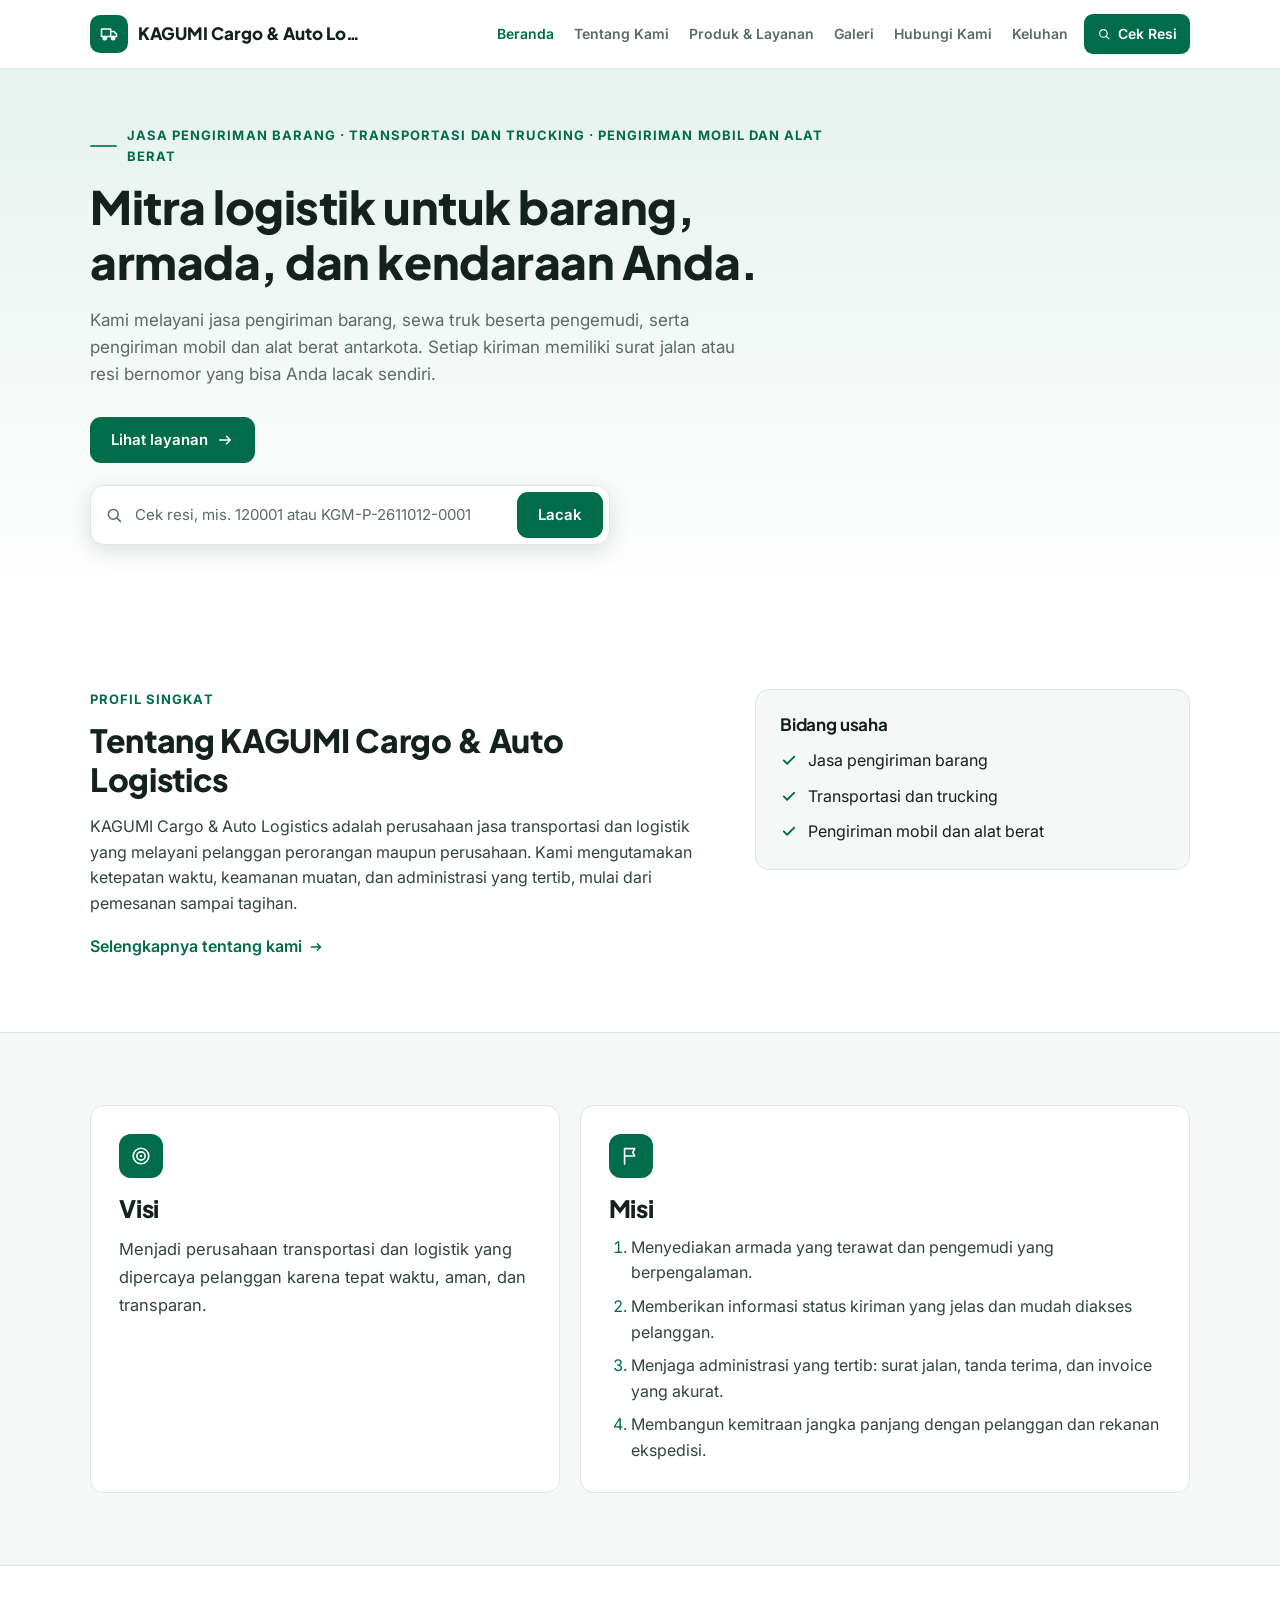
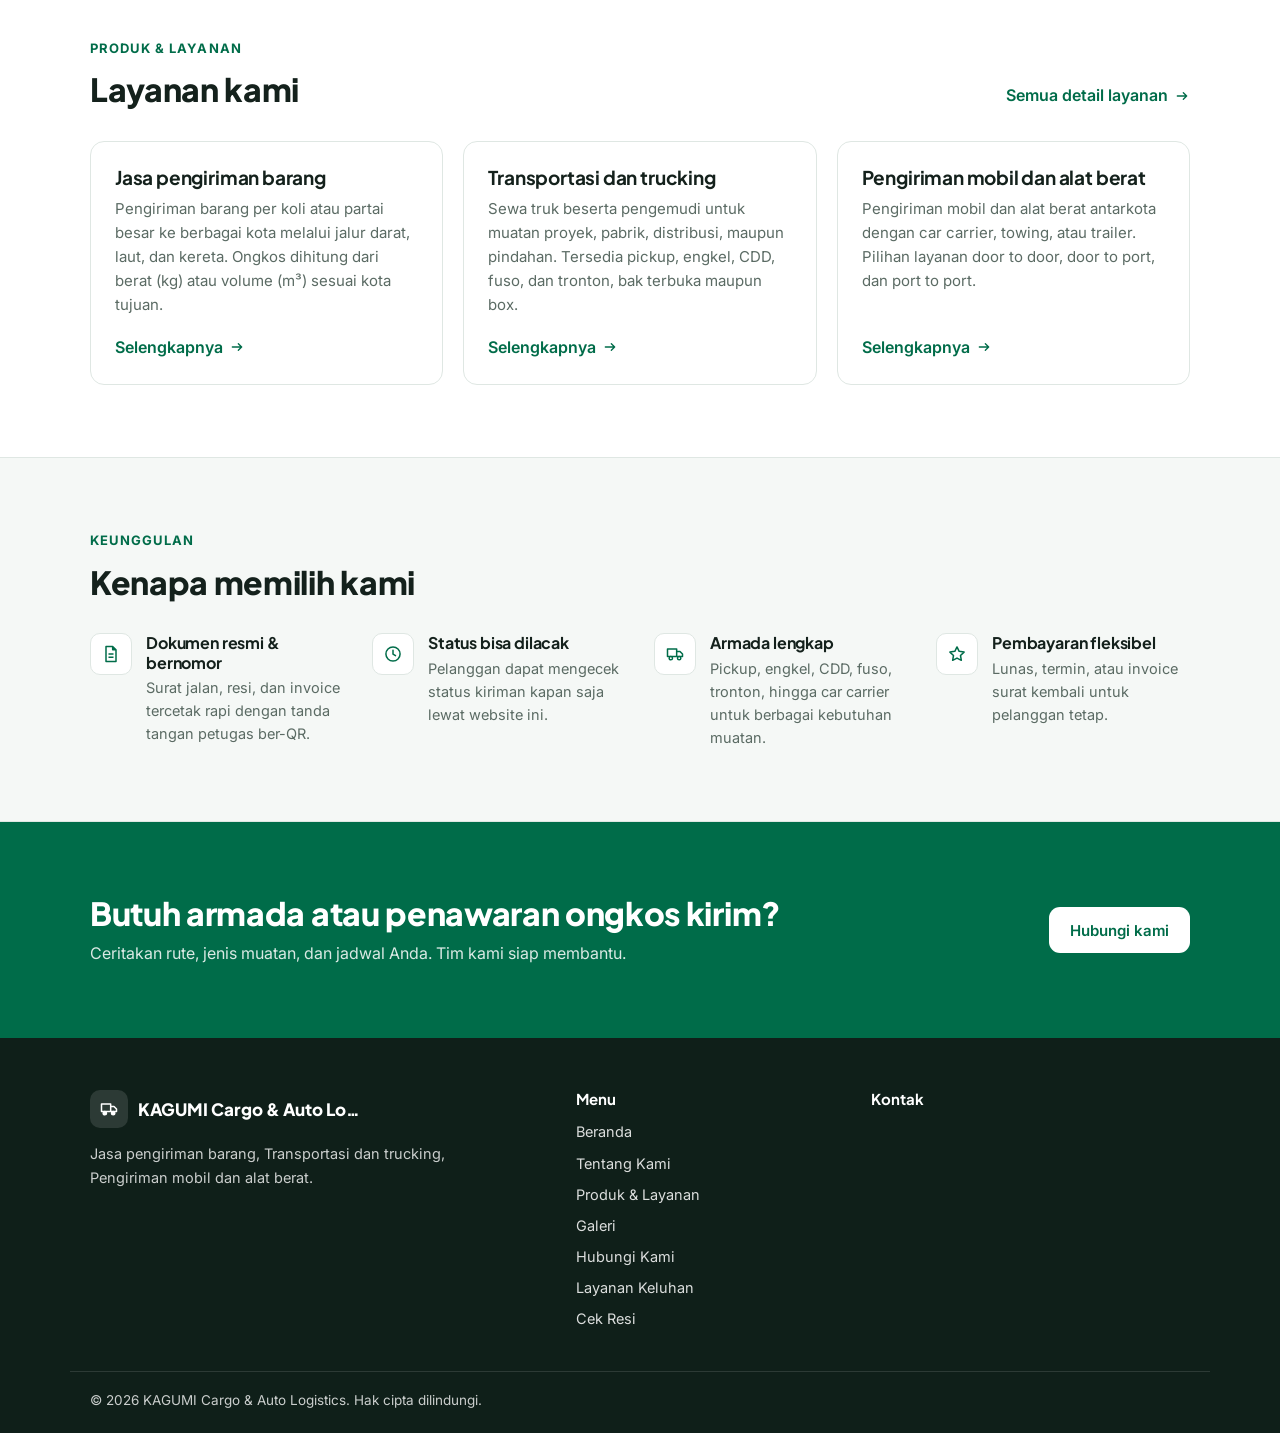
==== commit cfc56b14: "Website 4.6.11" ====
--- a/index.html
+++ b/index.html
@@ -13,7 +13,7 @@
   <link rel="preconnect" href="https://fonts.googleapis.com">
   <link rel="preconnect" href="https://fonts.gstatic.com" crossorigin>
   <link href="https://fonts.googleapis.com/css2?family=Inter:wght@400;500;600;700&family=Plus+Jakarta+Sans:wght@600;700;800&display=swap" rel="stylesheet">
-  <link rel="stylesheet" href="css/style.css?v=4.6.10">
+  <link rel="stylesheet" href="css/style.css?v=4.6.11">
   <script>(function(){try{if(matchMedia('(prefers-reduced-motion: reduce)').matches)return;var d=document.documentElement;d.classList.add('anim');setTimeout(function(){if(!window.__kgmAnim)d.classList.add('anim-off')},3000)}catch(e){}})()</script>
 </head>
 <body data-page="beranda">
@@ -72,7 +72,7 @@
       </div>
       <form class="hero-resi" action="lacak.html" method="get" role="search" aria-label="Cek resi">
         <svg aria-hidden="true"><use href="#i-search"/></svg>
-        <input name="resi" required maxlength="30" autocomplete="off" autocapitalize="characters" spellcheck="false" placeholder="Cek resi, mis. KGM-P00012011126" aria-label="Nomor resi atau surat jalan">
+        <input name="resi" required maxlength="30" autocomplete="off" autocapitalize="characters" spellcheck="false" placeholder="Cek resi, mis. 120001 atau KGM-P-2611012-0001" aria-label="Nomor resi atau surat jalan">
         <button class="btn btn-primary" type="submit">Lacak</button>
       </form>
     </div>
@@ -183,7 +183,7 @@
 </footer>
 <a class="wa-float" data-wa data-wa-text="umum" hidden aria-label="Chat WhatsApp"><svg><use href="#i-wa"/></svg></a>
 
-<script src="js/config.js?v=4.6.10"></script>
-<script src="js/web.js?v=4.6.10"></script>
+<script src="js/config.js?v=4.6.11"></script>
+<script src="js/web.js?v=4.6.11"></script>
 </body>
 </html>
